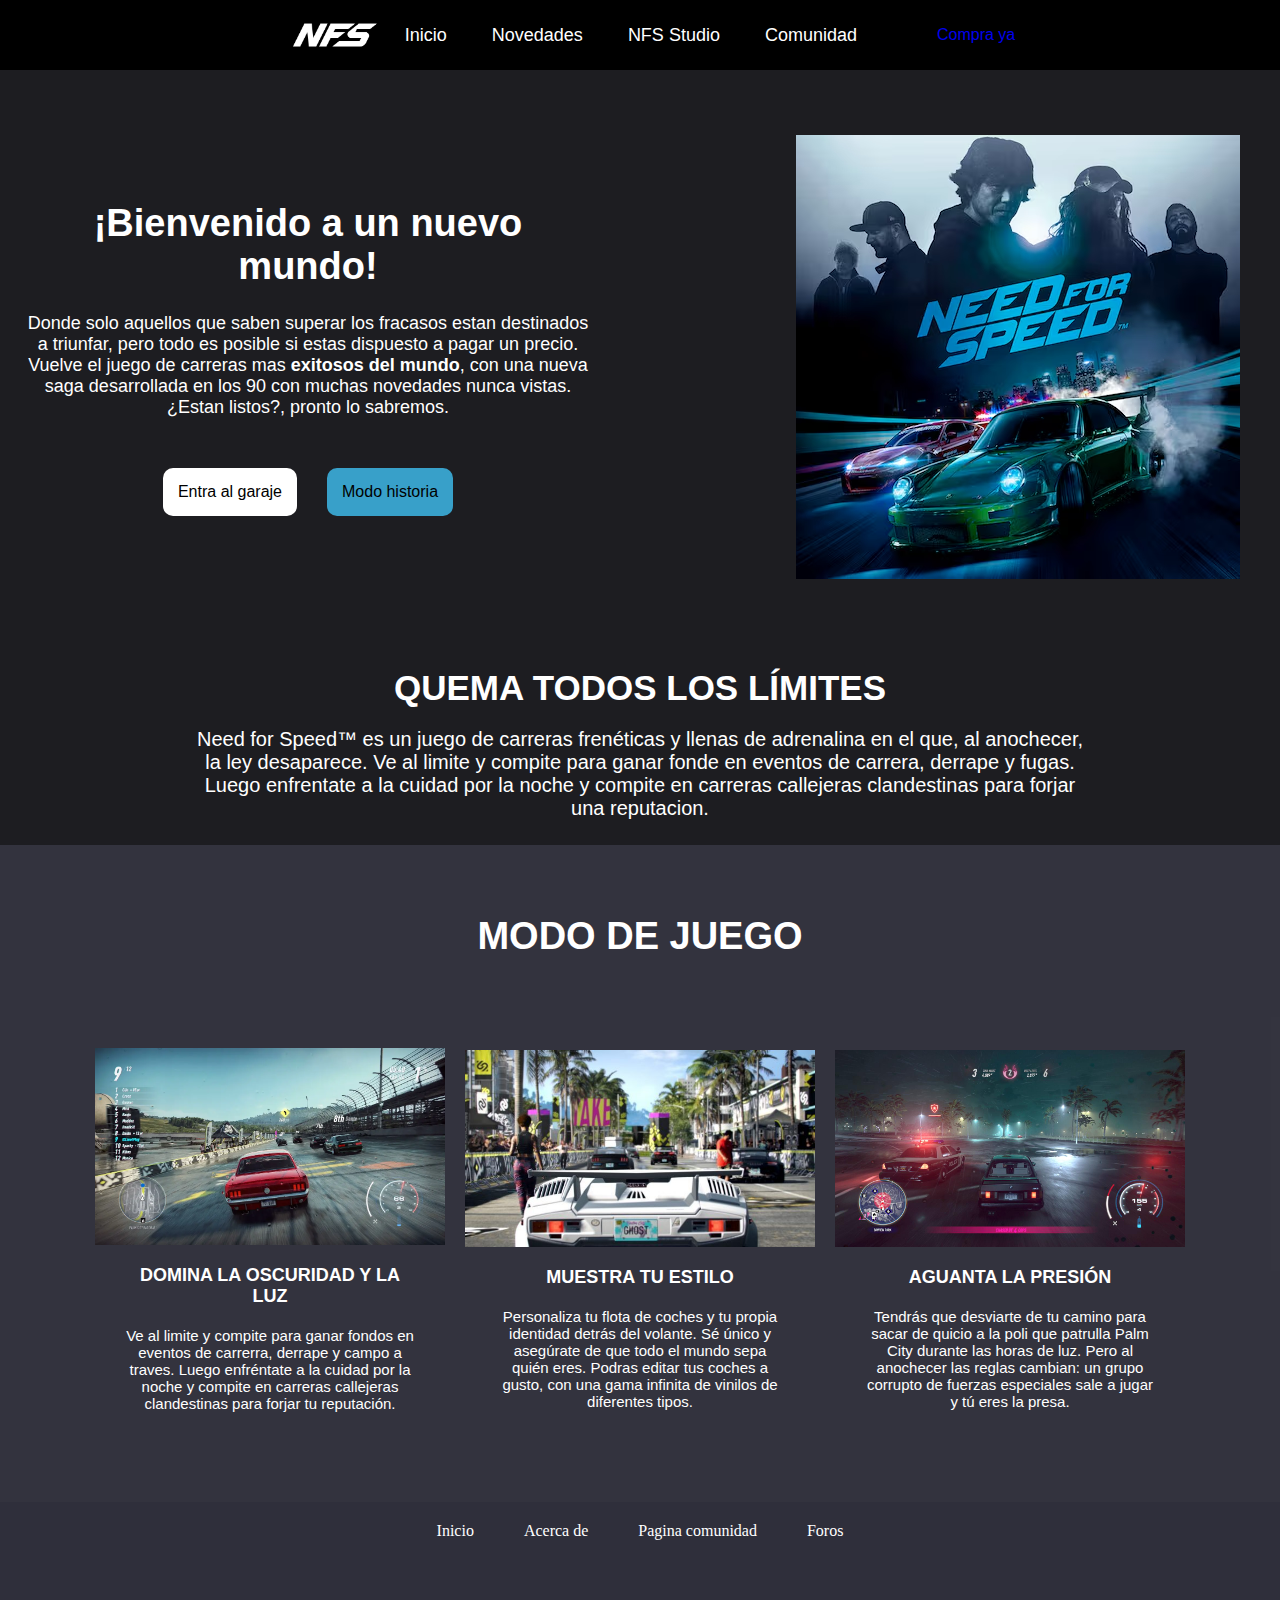
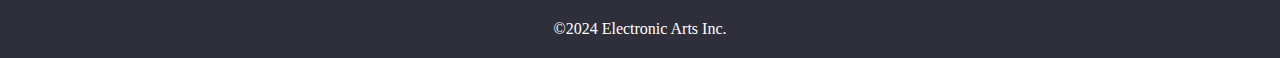
==== landing-pag.html @ 6869c0e8 "nfs cambios" ====
<!DOCTYPE html>
<html lang="en">
  <head>
    <meta charset="UTF-8" />
    <meta name="viewport" content="width=device-width, initial-scale=1.0" />
    <title>NFS</title>

    <link rel="stylesheet" href="./styles.css" />
 
    <link rel="stylesheet" href="https://cdnjs.cloudflare.com/ajax/libs/font-awesome/6.5.2/css/all.min.css" integrity="sha512-SnH5WK+bZxgPHs44uWIX+LLJAJ9/2PkPKZ5QiAj6Ta86w+fsb2TkcmfRyVX3pBnMFcV7oQPJkl9QevSCWr3W6A==" crossorigin="anonymous" referrerpolicy="no-referrer" />
 
  </head>
  <body>
    <header>
      <!-- logo-->
      <img src="img-page/logo-white.avif" class="logo" />

      <!-- nav-list-->
      <nav class="navbar">
        <label for="menu-toggle" class="menu-label">
          <img src="img-page/menu-transp.png" alt="" class="menu-img" />
        </label>
        <input type="checkbox" id="menu-toggle" />

        <ul class="navbar-lista">
          <li><a href="#">Inicio</a></li>
          <li><a href="#">Novedades</a></li>
          <li><a href="#">NFS Studio</a></li>
          <li><a href="#">Comunidad</a></li>
        </ul>
      <div><a class="btn-compra"href="#">Compra ya</a> </div> 
      </nav>
    </header>
    <main>
      <section id="hero">
        <div class="hero-info">
          <h1>¡Bienvenido a un nuevo mundo!</h1>
          <p>
            Donde solo aquellos que saben superar los fracasos estan destinados
            a triunfar, pero todo es posible si estas dispuesto a pagar un
            precio. Vuelve el juego de carreras mas
            <span>exitosos del mundo</span>, con una nueva saga desarrollada en
            los 90 con muchas novedades nunca vistas. ¿Estan listos?, pronto lo
            sabremos.
          </p>
          <div class="hero-boton">
            <a class="btn-uno" href="#">Entra al garaje</a>
            <a class="btn-dos" href="#">Modo historia</a>
          </div>
        </div>
        <div class="hero-img">
          <img src="img-page/nfs-img.jpn.avif" alt="gamecar" />
        </div>
      </section>
      <section id="data">
        <div class="data-novedades">
          <h2>QUEMA TODOS LOS LÍMITES</h2>
          <p>
            Need for Speed™ es un juego de carreras frenéticas y llenas de
            adrenalina en el que, al anochecer, la ley desaparece. Ve al limite
            y compite para ganar fonde en eventos de carrera, derrape y fugas.
            Luego enfrentate a la cuidad por la noche y compite en carreras
            callejeras clandestinas para forjar una reputacion.
          </p>
        </div>
      </section>
      <section id="info">
        <h2>MODO DE JUEGO</h2>
        <div class="info-card-conteiner">
          <div class="info-card">
            <img src="img-page/img-cards/img-race-day.webp" alt="Icono RACE" />
            <h3>DOMINA LA OSCURIDAD Y LA LUZ</h3>
            <p>
              Ve al limite y compite para ganar fondos en eventos de carrerra,
              derrape y campo a traves. Luego enfréntate a la cuidad por la
              noche y compite en carreras callejeras clandestinas para forjar tu
              reputación.
            </p>
          </div>

          <div class="info-card">
            <img src="img-page/img-cards/img-estilo.jpg" />
            <h3>MUESTRA TU ESTILO</h3>
            <p>
              Personaliza tu flota de coches y tu propia identidad detrás del
              volante. Sé único y asegúrate de que todo el mundo sepa quién
              eres. Podras editar tus coches a gusto, con una gama infinita de
              vinilos de diferentes tipos.
            </p>
          </div>

          <div class="info-card">
            <img src="img-page/img-cards/img-huida.jpg" />
            <h3>AGUANTA LA PRESIÓN</h3>
            <p>
              Tendrás que desviarte de tu camino para sacar de quicio a la poli
              que patrulla Palm City durante las horas de luz. Pero al anochecer
              las reglas cambian: un grupo corrupto de fuerzas especiales sale a
              jugar y tú eres la presa.
            </p>
          </div>
        </div>
      </section>
    </main>
    <footer>
      <ul class="footer-links">
        <li><a href="#">Inicio</a></li>
        <li><a href="#">Acerca de</a></li>
        <li><a href="#">Pagina comunidad</a></li>
        <li><a href="#">Foros</a></li>
      </ul>
      <div class="footer-redes">
        <a href="#"><i class="fa-brands fa-facebook-f"></i> </a>
        <a href="#"><i class="fa-brands fa-x-twitter"></i> </a>
        <a href="#"><i class="fa-brands fa-instagram"></i> </a>
      </div>
      <p>©2024 Electronic Arts Inc.</p>
    </footer>
  </body>
</html>

    </main>
  </body>
</html>
---- styles.css ----
* {
  padding: 0;
  margin: 0;
  box-sizing: border-box;
  list-style: none;
  text-decoration: none;
}

header {
  background: rgb(0, 0, 0);
  border-top: 0;
  display: flex;
  justify-content: center;
  align-items: center;
  padding: 0 40px;
  height: 70px;
}

.navbar,
.navbar-lista {
  display: flex;
  align-items: center;
  justify-content: center;
  font-family: "Lucida Sans", "Lucida Sans Regular", "Lucida Grande",
    "Lucida Sans Unicode", Geneva, Verdana, sans-serif;
}
.logo {
  height: 100%;
}

.navbar {
  gap: 80px;
}

.navbar-lista {
  gap: 45px;
}

.navbar-lista a {
  color: rgb(255, 255, 255);
  font-size: 18px;
}

main {
  display: flex;
  flex-direction: column;
  align-items: center;
  justify-content: center;
  font-family: Arial, Helvetica, sans-serif;
  background: rgba(25, 25, 29, 0.986);
  color: rgb(0, 0, 0);
}

#hero {
  display: flex;
  justify-content: center;
  align-items: center;
  padding: 65px 0;
  gap: 180px;
}

.hero-info {
  display: flex;
  flex-direction: column;
  align-items: flex-start;
  gap: 25px;
  width: 80%;
  padding: 25px;
}

.hero-info h1 {
  font-size: 38px;
  font-weight: 800;
  color: white;
  text-align: center;
}

.hero-info p {
  font-size: 18px;
  width: 100%;
  color: white;
  text-align: center;
}

.hero-info span {
  font-weight: 700;
}

.hero-img {
  padding-right: 40px;
}
.hero-boton {
  display: flex;
  padding-top: 25px;
  margin: 0 auto;
}
.hero-info a {
  color: black;
  border-radius: 10px;
  padding: 15px;
  margin: 0 15px;
}
.btn-uno {
  background: white;
}
.btn-dos {
  background: rgb(56, 160, 201);
}
#data {
  width: 70%;
  display: flex;
  flex-direction: column;
  align-items: center;
  justify-content: center;
  text-align: center;
  padding-bottom: 25px;
}

.data-novedades h2 {
  font-size: 35px;
  color: white;
  padding: 20px;
  text-align: center;
  display: flex;
  flex-wrap: wrap;
  justify-content: center;
  align-items: center;
}

.data-novedades p {
  font-size: 20px;
  width: 100%;
  color: white;
  align-items: center;
  justify-content: center;
  text-align: center;
}
#menu-toggle {
  display: none;
}
.menu-label {
  display: none;
}
.menu-img {
  width: 70px;
}

#info {
  width: 100%;
  padding: 70px 0;
  display: flex;
  flex-direction: column;
  justify-content: center;
  align-items: center;
  gap: 70px;
  background: rgba(52, 52, 63, 0.986);
}

#info h2 {
  font-size: 38px;
  font-weight: 750;
  color: white;
}

.info-card-conteiner {
  display: flex;
  gap: 20px;
}

.info-card {
  padding: 20px 30px;
  display: flex;
  flex-direction: column;
  align-items: center;
  justify-content: center;
  text-align: center;
  gap: 20px;
  border-radius: 10px;
  max-width: 350px;
}

.info-card img {
  width: 350px;
}

.info-card h3 {
  font-size: 18px;
  font-weight: 600;
  color: white;
}

.info-card p {
  font-size: 15px;
  font-weight: 300;
  color: white;
}

footer {
  display: flex;
  flex-direction: column;
  align-items: center;
  justify-content: center;
  gap: 40px;
  padding: 20px 0;
  background: rgba(44, 44, 56, 0.986);
}

footer a,
footer p {
  color: white;
  font-weight: 300;
  font-size: 16px;
}

.footer-links {
  display: flex;
  gap: 50px;
}

.footer-redes {
  display: flex;
  align-items: center;
  justify-content: center;
  gap: 20px;
  color: white;
}

@media (max-width: 992px) {
  .navbar {
    gap: 25px;
  }
  .navbar-lista {
    position: absolute;
    top: 69px;
    left: 5%;
    right: 5%;
    flex-direction: column;
    width: 90%;
    background: rgb(36, 123, 194);
    border: 2px solid black;
    border-top: 0;
    border-radius: 0px 0px 15px 15px;
    padding: 65px 0;
    display: none;
  }

  .navbar-lista a {
    font-size: 1.4rem;
  }

  .menu-label {
    display: flex;
    order: 2;
  }
  .menu-label img {
    width: 55px;
    height: 45px;
  }

  #menu-toggle:checked + .navbar-lista {
    display: flex;
  }

  .hero-info {
    flex-direction: column;
    justify-content: center;
    gap: 3rem;
  }

  .hero-info p {
    max-width: 600%;
  }

  .hero-img {
    display: none;
  }

  .data-novedades {
    max-width: 70%;
  }
}

@media (max-width: 576px) {
  .hero-info h1 {
    font-size: 250%;
  }

  .hero-info p {
    font-size: 150%;
  }
  .hero-info a {
    font-size: 20px;
  }
  .data-novedades h2 {
    text-align: center;
    justify-content: center;
    align-items: center;
    margin: auto;
  }

  .data-novedades p {
    font-size: 150%;
  }
}
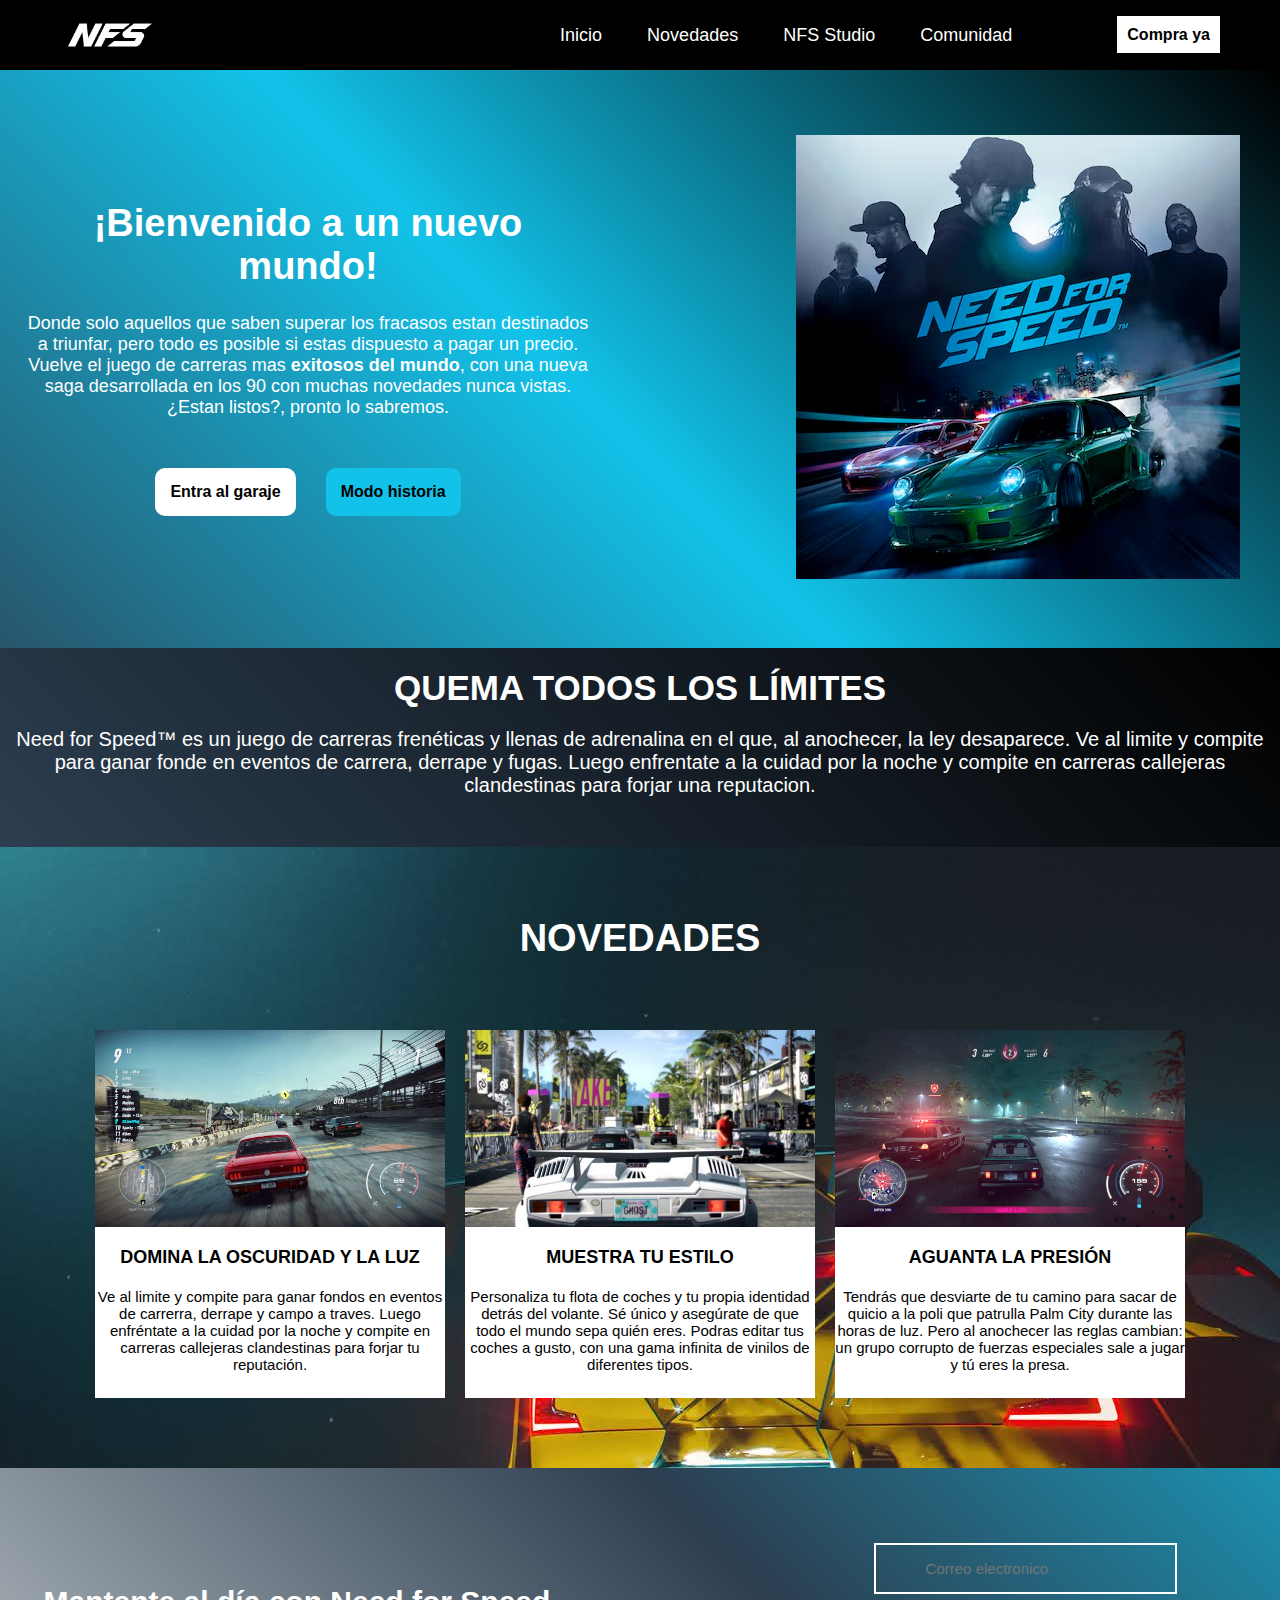
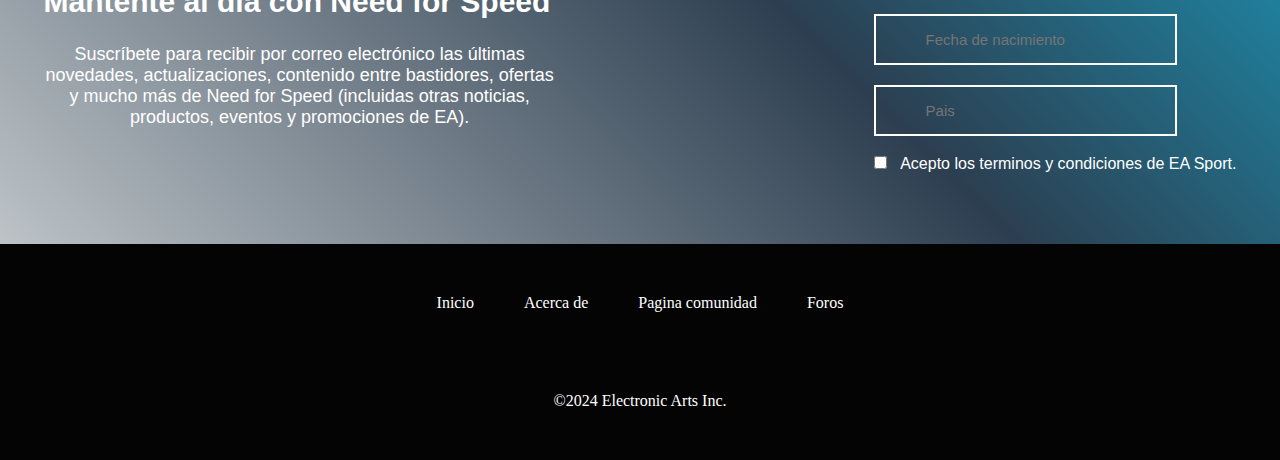
==== commit a7bd3868: "form listo" ====
--- a/landing-pag.html
+++ b/landing-pag.html
@@ -6,9 +6,10 @@
     <title>NFS</title>
 
     <link rel="stylesheet" href="./styles.css" />
- 
     <link rel="stylesheet" href="https://cdnjs.cloudflare.com/ajax/libs/font-awesome/6.5.2/css/all.min.css" integrity="sha512-SnH5WK+bZxgPHs44uWIX+LLJAJ9/2PkPKZ5QiAj6Ta86w+fsb2TkcmfRyVX3pBnMFcV7oQPJkl9QevSCWr3W6A==" crossorigin="anonymous" referrerpolicy="no-referrer" />
- 
+    <link rel="preconnect" href="https://fonts.googleapis.com">
+    <link rel="preconnect" href="https://fonts.gstatic.com" crossorigin>
+  
   </head>
   <body>
     <header>
@@ -21,14 +22,15 @@
           <img src="img-page/menu-transp.png" alt="" class="menu-img" />
         </label>
         <input type="checkbox" id="menu-toggle" />
-
+  
         <ul class="navbar-lista">
           <li><a href="#">Inicio</a></li>
           <li><a href="#">Novedades</a></li>
           <li><a href="#">NFS Studio</a></li>
           <li><a href="#">Comunidad</a></li>
         </ul>
-      <div><a class="btn-compra"href="#">Compra ya</a> </div> 
+
+        <div><a class="btn-compra"href="#">Compra ya</a> </div> 
       </nav>
     </header>
     <main>
@@ -65,7 +67,7 @@
         </div>
       </section>
       <section id="info">
-        <h2>MODO DE JUEGO</h2>
+        <h2>NOVEDADES</h2>
         <div class="info-card-conteiner">
           <div class="info-card">
             <img src="img-page/img-cards/img-race-day.webp" alt="Icono RACE" />
@@ -101,6 +103,37 @@
           </div>
         </div>
       </section>
+   <section id="final">
+<div class="final-text">
+    <h1>Mantente al día con Need for Speed </h1>
+    <p> Suscríbete para recibir por correo electrónico las últimas novedades, actualizaciones, 
+contenido entre bastidores, ofertas y mucho más de Need for Speed (incluidas otras noticias, productos, eventos y promociones de EA).</p>
+</div>
+
+<form>
+<div class="final-form">
+      <label for="correo"></label>
+      <input type="text" id="correo" placeholder="Correo electronico" />
+  
+    <label for="fecha"></label>
+    <input type="text" id="fecha"  placeholder="Fecha de nacimiento"/>
+
+    <label for="Pais"></label>
+    <input type="text" id="pais"  placeholder="Pais"/>
+
+<div class="final-condiciones">
+    <input type="checkbox" id="condiciones" required/>
+    <label for="condiciones">
+Acepto los terminos y condiciones de <span>EA Sport</span>.
+    </div>
+    </label>
+  </form>
+
+  </div>  
+
+
+
+   </section>
     </main>
     <footer>
       <ul class="footer-links">
@@ -118,7 +151,5 @@
     </footer>
   </body>
 </html>
-
-    </main>
   </body>
 </html>
--- a/styles.css
+++ b/styles.css
@@ -10,7 +10,7 @@
   background: rgb(0, 0, 0);
   border-top: 0;
   display: flex;
-  justify-content: center;
+  justify-content: space-between;
   align-items: center;
   padding: 0 40px;
   height: 70px;
@@ -20,7 +20,6 @@
 .navbar-lista {
   display: flex;
   align-items: center;
-  justify-content: center;
   font-family: "Lucida Sans", "Lucida Sans Regular", "Lucida Grande",
     "Lucida Sans Unicode", Geneva, Verdana, sans-serif;
 }
@@ -29,7 +28,7 @@
 }
 
 .navbar {
-  gap: 80px;
+  gap: 85px;
 }
 
 .navbar-lista {
@@ -40,15 +39,20 @@
   color: rgb(255, 255, 255);
   font-size: 18px;
 }
-
+.btn-compra {
+  background: white;
+  color: black;
+  padding: 10px;
+  margin: 0 20px;
+  font-weight: 550;
+}
 main {
   display: flex;
   flex-direction: column;
   align-items: center;
   justify-content: center;
   font-family: Arial, Helvetica, sans-serif;
-  background: rgba(25, 25, 29, 0.986);
-  color: rgb(0, 0, 0);
+  background: linear-gradient(45deg, #bdc3c7, #2c3e50, #12c2e9, black);
 }
 
 #hero {
@@ -93,6 +97,9 @@
   display: flex;
   padding-top: 25px;
   margin: 0 auto;
+  font-weight: 800;
+  font-family: "Lucida Sans", "Lucida Sans Regular", "Lucida Grande",
+    "Lucida Sans Unicode", Geneva, Verdana, sans-serif;
 }
 .hero-info a {
   color: black;
@@ -100,20 +107,22 @@
   padding: 15px;
   margin: 0 15px;
 }
+
 .btn-uno {
   background: white;
 }
 .btn-dos {
-  background: rgb(56, 160, 201);
+  background: #12c2e9;
 }
 #data {
-  width: 70%;
-  display: flex;
-  flex-direction: column;
-  align-items: center;
-  justify-content: center;
-  text-align: center;
-  padding-bottom: 25px;
+  width: 100%;
+  display: flex;
+  flex-direction: column;
+  align-items: center;
+  justify-content: center;
+  text-align: center;
+  padding-bottom: 50px;
+  background: linear-gradient(45deg, #2c3e50, black);
 }
 
 .data-novedades h2 {
@@ -153,13 +162,14 @@
   justify-content: center;
   align-items: center;
   gap: 70px;
-  background: rgba(52, 52, 63, 0.986);
+  background-image: url(img-page/backgraund.jpg);
 }
 
 #info h2 {
   font-size: 38px;
-  font-weight: 750;
-  color: white;
+  font-weight: 650;
+  color: rgb(255, 255, 255);
+  font-weight: 700;
 }
 
 .info-card-conteiner {
@@ -168,15 +178,15 @@
 }
 
 .info-card {
-  padding: 20px 30px;
   display: flex;
   flex-direction: column;
   align-items: center;
   justify-content: center;
   text-align: center;
   gap: 20px;
-  border-radius: 10px;
+
   max-width: 350px;
+  background: white;
 }
 
 .info-card img {
@@ -186,23 +196,72 @@
 .info-card h3 {
   font-size: 18px;
   font-weight: 600;
-  color: white;
+  color: rgb(0, 0, 0);
 }
 
 .info-card p {
   font-size: 15px;
   font-weight: 300;
-  color: white;
-}
-
+  color: rgb(0, 0, 0);
+  padding-bottom: 25px;
+}
+
+#final {
+  display: flex;
+  justify-content: center;
+  align-items: center;
+  padding: 65px 0;
+  gap: 180px;
+}
+
+.final-text {
+  display: flex;
+  flex-direction: column;
+  align-items: flex-start;
+  gap: 25px;
+  width: 50%;
+  padding: 25px 0;
+}
+
+.final-text h1 {
+  font-size: 30px;
+  font-weight: 800;
+  color: white;
+  text-align: center;
+}
+
+.final-text p {
+  font-size: 18px;
+  width: 80%;
+  color: white;
+  text-align: center;
+}
+
+.final-form {
+  display: flex;
+  flex-direction: column;
+  justify-content: center;
+  align-items: flex-start;
+}
+
+.final-form input {
+  font-size: 15px;
+  padding: 15px 50px;
+  margin: 10px;
+  background: transparent;
+  border: 2px solid white;
+}
+.final-condiciones {
+  color: white;
+}
 footer {
   display: flex;
   flex-direction: column;
   align-items: center;
   justify-content: center;
   gap: 40px;
-  padding: 20px 0;
-  background: rgba(44, 44, 56, 0.986);
+  padding: 50px 0;
+  background: rgba(0, 0, 0, 0.986);
 }
 
 footer a,
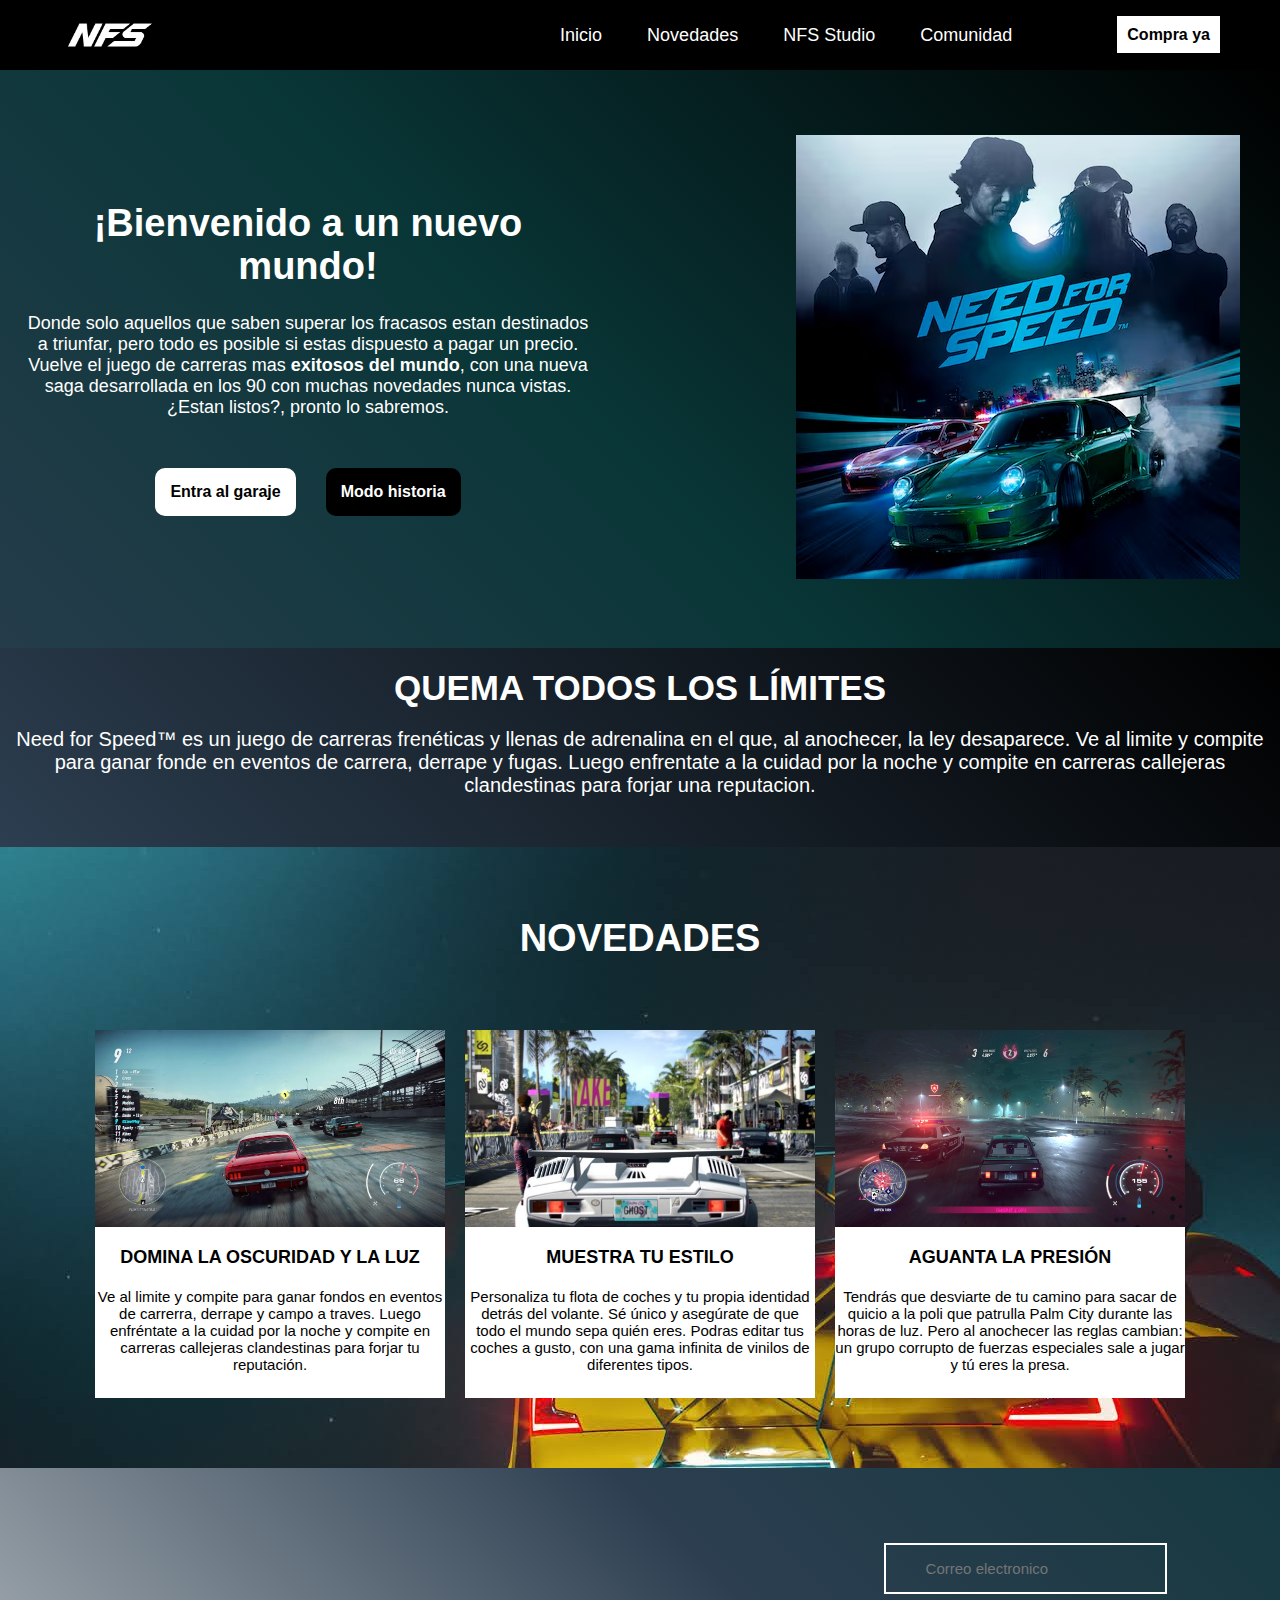
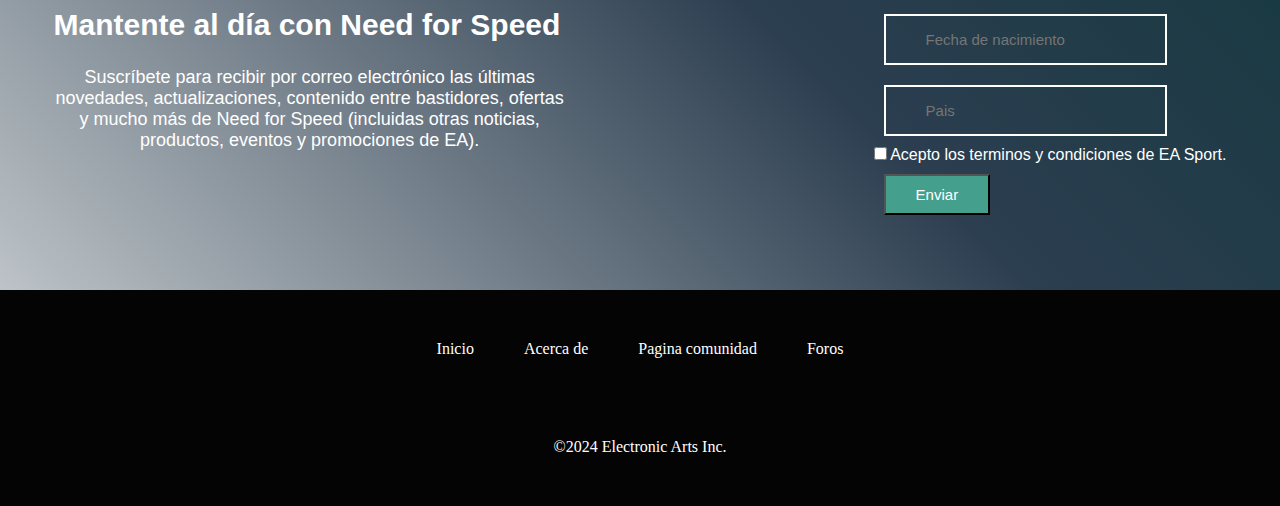
==== commit ddbb24b5: "animaciones" ====
--- a/landing-pag.html
+++ b/landing-pag.html
@@ -3,9 +3,10 @@
   <head>
     <meta charset="UTF-8" />
     <meta name="viewport" content="width=device-width, initial-scale=1.0" />
-    <title>NFS</title>
+    <title>Need for Speed™</title>
 
     <link rel="stylesheet" href="./styles.css" />
+    <link rel="stylesheet" href="./animaciones.css" />
     <link rel="stylesheet" href="https://cdnjs.cloudflare.com/ajax/libs/font-awesome/6.5.2/css/all.min.css" integrity="sha512-SnH5WK+bZxgPHs44uWIX+LLJAJ9/2PkPKZ5QiAj6Ta86w+fsb2TkcmfRyVX3pBnMFcV7oQPJkl9QevSCWr3W6A==" crossorigin="anonymous" referrerpolicy="no-referrer" />
     <link rel="preconnect" href="https://fonts.googleapis.com">
     <link rel="preconnect" href="https://fonts.gstatic.com" crossorigin>
@@ -31,6 +32,7 @@
         </ul>
 
         <div><a class="btn-compra"href="#">Compra ya</a> </div> 
+
       </nav>
     </header>
     <main>
@@ -113,13 +115,13 @@
 <form>
 <div class="final-form">
       <label for="correo"></label>
-      <input type="text" id="correo" placeholder="Correo electronico" />
+      <input class="final-input-1"  type="text" id="correo" placeholder="Correo electronico" />
   
     <label for="fecha"></label>
-    <input type="text" id="fecha"  placeholder="Fecha de nacimiento"/>
+    <input class="final-input-1" type="text" id="fecha"  placeholder="Fecha de nacimiento"/>
 
     <label for="Pais"></label>
-    <input type="text" id="pais"  placeholder="Pais"/>
+    <input class="final-input-1" type="text" id="pais"  placeholder="Pais"/>
 
 <div class="final-condiciones">
     <input type="checkbox" id="condiciones" required/>
@@ -127,6 +129,9 @@
 Acepto los terminos y condiciones de <span>EA Sport</span>.
     </div>
     </label>
+
+    <input class="final-input-2" type="submit" value="Enviar"/>
+ 
   </form>
 
   </div>  
--- a/styles.css
+++ b/styles.css
@@ -52,7 +52,7 @@
   align-items: center;
   justify-content: center;
   font-family: Arial, Helvetica, sans-serif;
-  background: linear-gradient(45deg, #bdc3c7, #2c3e50, #12c2e9, black);
+  background: linear-gradient(45deg, #bdc3c7, #2c3e50, #093637, black);
 }
 
 #hero {
@@ -102,17 +102,18 @@
     "Lucida Sans Unicode", Geneva, Verdana, sans-serif;
 }
 .hero-info a {
-  color: black;
   border-radius: 10px;
   padding: 15px;
   margin: 0 15px;
 }
 
 .btn-uno {
+  color: black;
   background: white;
 }
 .btn-dos {
-  background: #12c2e9;
+  color: white;
+  background: black;
 }
 #data {
   width: 100%;
@@ -184,7 +185,6 @@
   justify-content: center;
   text-align: center;
   gap: 20px;
-
   max-width: 350px;
   background: white;
 }
@@ -241,12 +241,12 @@
   display: flex;
   flex-direction: column;
   justify-content: center;
-  align-items: flex-start;
-}
-
-.final-form input {
+}
+
+.final-input-1 {
+  align-self: start;
   font-size: 15px;
-  padding: 15px 50px;
+  padding: 15px 40px;
   margin: 10px;
   background: transparent;
   border: 2px solid white;
@@ -254,6 +254,17 @@
 .final-condiciones {
   color: white;
 }
+
+.final-input-2 {
+  font-size: 15px;
+  color: white;
+  align-self: start;
+  background: #44a08d;
+  padding: 10px 30px;
+  margin: 10px;
+  cursor: pointer;
+}
+
 footer {
   display: flex;
   flex-direction: column;
@@ -295,12 +306,14 @@
     right: 5%;
     flex-direction: column;
     width: 90%;
-    background: rgb(36, 123, 194);
+    background: #2c3e50;
     border: 2px solid black;
     border-top: 0;
     border-radius: 0px 0px 15px 15px;
     padding: 65px 0;
-    display: none;
+    /*display: none;*/
+    transform: translate(200%);
+    transition: all 0.5s;
   }
 
   .navbar-lista a {
@@ -317,7 +330,8 @@
   }
 
   #menu-toggle:checked + .navbar-lista {
-    display: flex;
+    /*display: flex;*/
+    transform: translate(0);
   }
 
   .hero-info {
--- a/animaciones.css
+++ b/animaciones.css
@@ -0,0 +1,41 @@
+.btn-compra {
+  transition: all 0.2s;
+}
+
+.btn-compra:hover {
+  background-color: #44a08ddb;
+}
+
+#menu-toggle ~ .btn-compra {
+  transition: all 0.2s;
+}
+
+#menu-toggle ~ .btn-compra:hover {
+  background-color: #44a08ddb;
+}
+
+.btn-uno {
+  transition: 0.2s;
+}
+
+.btn-uno:hover {
+  background-color: aquamarine;
+}
+
+.btn-dos {
+  transition: 0.2s;
+}
+
+.btn-dos:hover {
+  background-color: rgba(127, 255, 212, 0.863);
+}
+
+.info-card {
+  box-shadow: 0px 1px 10px rgba(rgb(0, 0, 0, 0.2));
+  cursor: default;
+  transition: all 400ms ease;
+}
+.info-card:hover {
+  box-shadow: 5px 5px 20px rgba(rgb(0, 0, 0, 0.4));
+  transform: translateY(-3%);
+}
